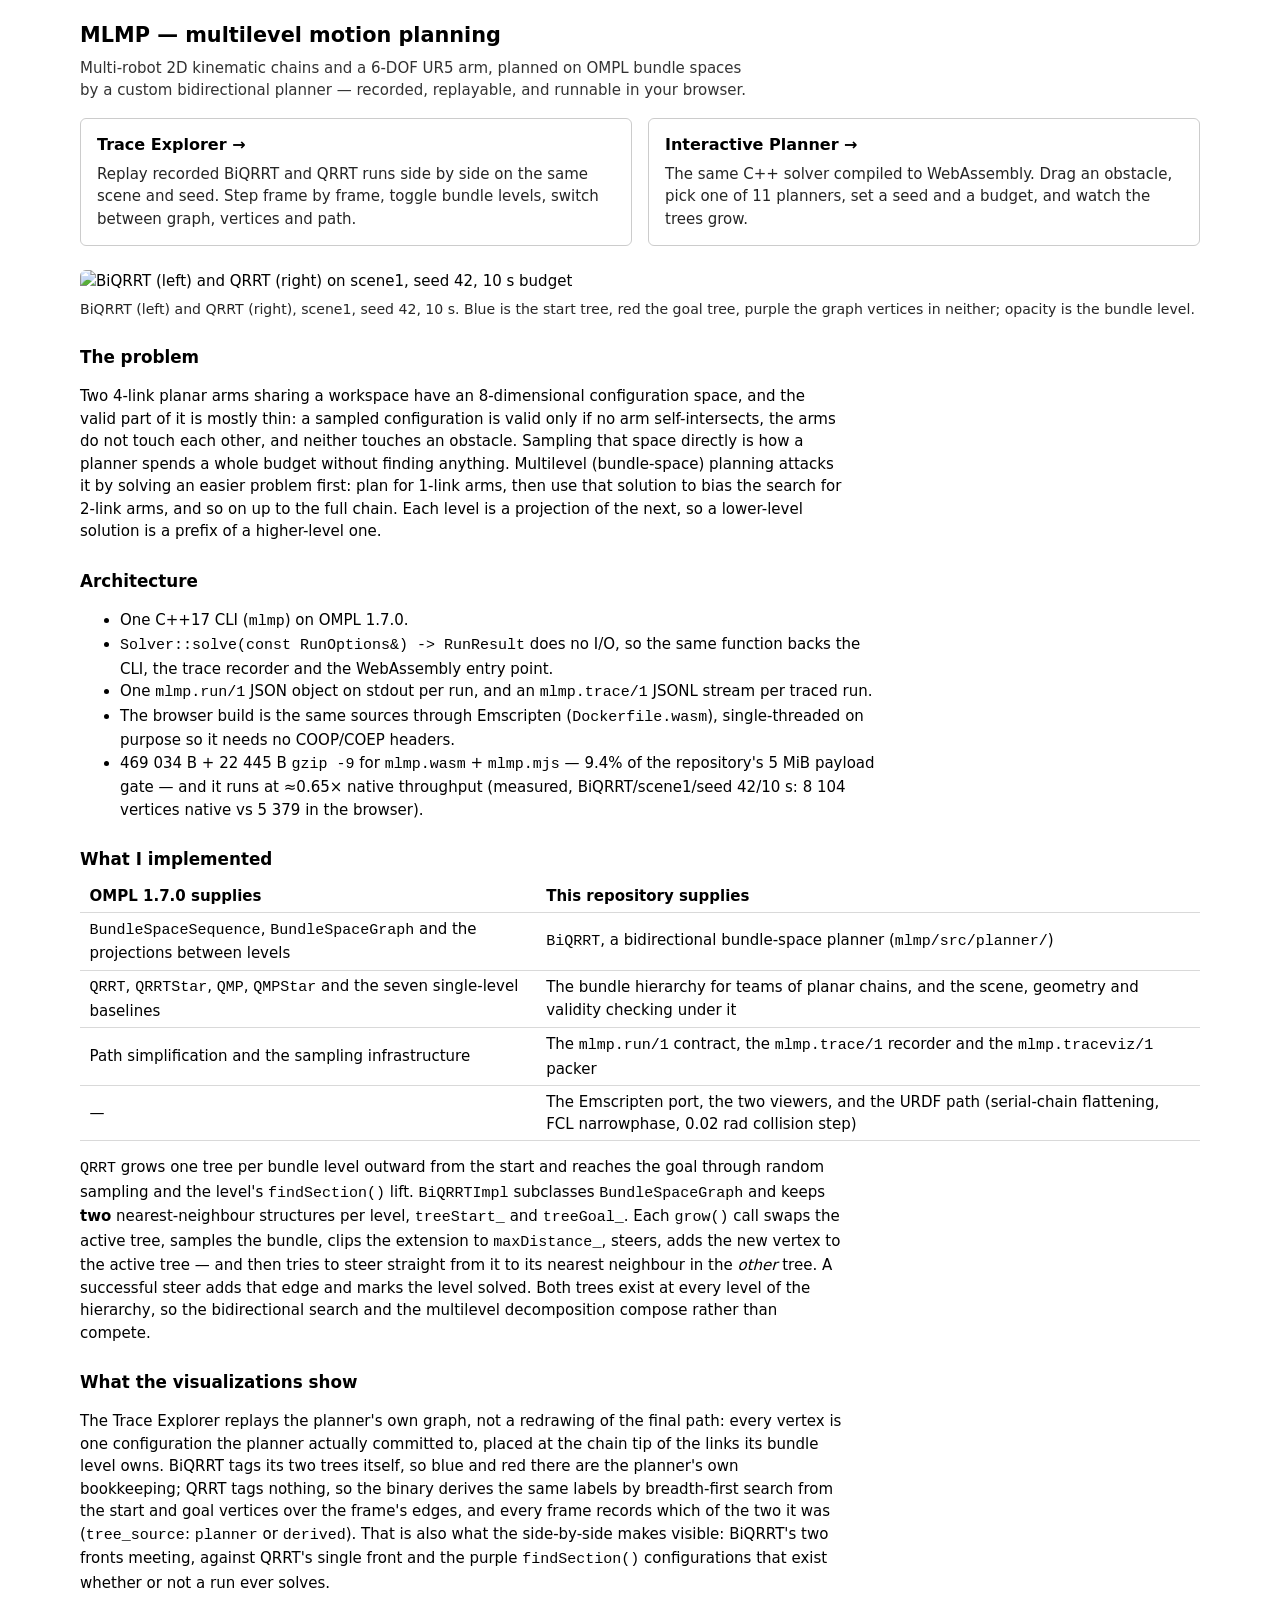
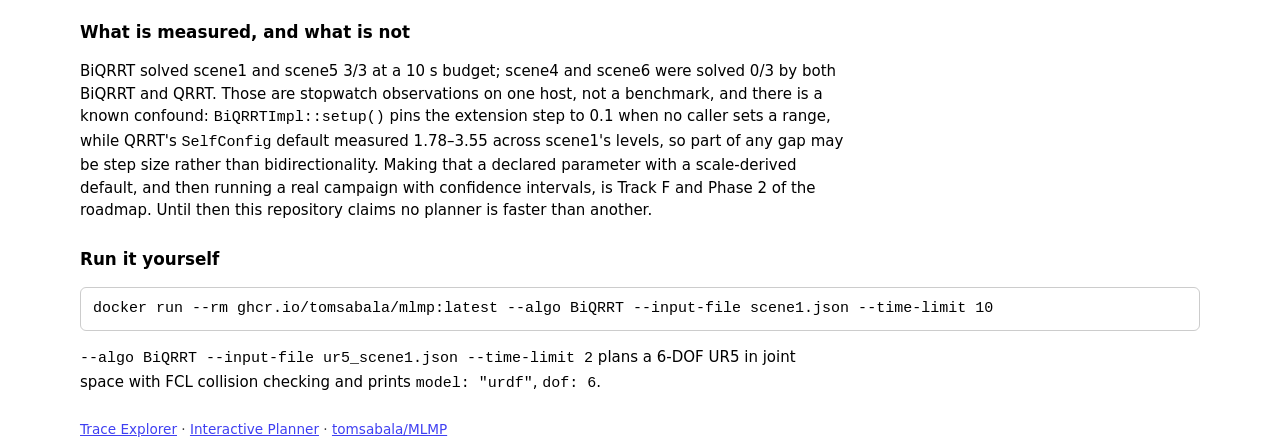
==== site/index.html @ 81acc3fd "Host the two browser surfaces as an app image, drop GitHub Pages GitHub Pages never published: the r" ====
<!DOCTYPE html>
<html lang="en">
<head>
<meta charset="utf-8">
<meta name="viewport" content="width=device-width, initial-scale=1">
<title>MLMP — multilevel motion planning</title>
<meta name="description" content="Multi-robot 2D kinematic chains and a 6-DOF UR5 arm, planned on OMPL bundle spaces by a custom bidirectional planner — recorded, replayable, and runnable in your browser.">
<link rel="stylesheet" href="overview.css">
</head>
<body>
<header>
  <h1>MLMP — multilevel motion planning</h1>
  <p>Multi-robot 2D kinematic chains and a 6-DOF UR5 arm, planned on OMPL bundle spaces by a
     custom bidirectional planner — recorded, replayable, and runnable in your browser.</p>
</header>

<section class="demos">
  <a href="explorer/">
    <h3>Trace Explorer →</h3>
    <p>Replay recorded BiQRRT and QRRT runs side by side on the same scene and seed. Step frame
       by frame, toggle bundle levels, switch between graph, vertices and path.</p>
  </a>
  <a href="live/">
    <h3>Interactive Planner →</h3>
    <p>The same C++ solver compiled to WebAssembly. Drag an obstacle, pick one of 11 planners,
       set a seed and a budget, and watch the trees grow.</p>
  </a>
</section>

<figure>
  <img class="hero" src="explorer/biqrrt-vs-qrrt.gif"
       alt="BiQRRT (left) and QRRT (right) on scene1, seed 42, 10 s budget">
  <figcaption>BiQRRT (left) and QRRT (right), scene1, seed 42, 10 s. Blue is the start tree,
     red the goal tree, purple the graph vertices in neither; opacity is the bundle level.</figcaption>
</figure>

<h2>The problem</h2>
<p>Two 4-link planar arms sharing a workspace have an 8-dimensional configuration space, and the
   valid part of it is mostly thin: a sampled configuration is valid only if no arm
   self-intersects, the arms do not touch each other, and neither touches an obstacle. Sampling
   that space directly is how a planner spends a whole budget without finding anything.
   Multilevel (bundle-space) planning attacks it by solving an easier problem first: plan for
   1-link arms, then use that solution to bias the search for 2-link arms, and so on up to the
   full chain. Each level is a projection of the next, so a lower-level solution is a prefix of
   a higher-level one.</p>

<h2>Architecture</h2>
<ul>
  <li>One C++17 CLI (<code>mlmp</code>) on OMPL 1.7.0.</li>
  <li><code>Solver::solve(const RunOptions&amp;) -&gt; RunResult</code> does no I/O, so the same
      function backs the CLI, the trace recorder and the WebAssembly entry point.</li>
  <li>One <code>mlmp.run/1</code> JSON object on stdout per run, and an
      <code>mlmp.trace/1</code> JSONL stream per traced run.</li>
  <li>The browser build is the same sources through Emscripten
      (<code>Dockerfile.wasm</code>), single-threaded on purpose so it needs no COOP/COEP
      headers.</li>
  <li>469&nbsp;034&nbsp;B + 22&nbsp;445&nbsp;B <code>gzip -9</code> for
      <code>mlmp.wasm</code> + <code>mlmp.mjs</code> — 9.4% of the repository's 5&nbsp;MiB
      payload gate — and it runs at ≈0.65× native throughput (measured,
      BiQRRT/scene1/seed&nbsp;42/10&nbsp;s: 8&nbsp;104 vertices native vs 5&nbsp;379 in the
      browser).</li>
</ul>

<h2>What I implemented</h2>
<table>
  <thead>
    <tr><th>OMPL 1.7.0 supplies</th><th>This repository supplies</th></tr>
  </thead>
  <tbody>
    <tr>
      <td><code>BundleSpaceSequence</code>, <code>BundleSpaceGraph</code> and the projections
          between levels</td>
      <td><code>BiQRRT</code>, a bidirectional bundle-space planner
          (<code>mlmp/src/planner/</code>)</td>
    </tr>
    <tr>
      <td><code>QRRT</code>, <code>QRRTStar</code>, <code>QMP</code>, <code>QMPStar</code> and
          the seven single-level baselines</td>
      <td>The bundle hierarchy for teams of planar chains, and the scene, geometry and validity
          checking under it</td>
    </tr>
    <tr>
      <td>Path simplification and the sampling infrastructure</td>
      <td>The <code>mlmp.run/1</code> contract, the <code>mlmp.trace/1</code> recorder and the
          <code>mlmp.traceviz/1</code> packer</td>
    </tr>
    <tr>
      <td>—</td>
      <td>The Emscripten port, the two viewers, and the URDF path (serial-chain flattening, FCL
          narrowphase, 0.02 rad collision step)</td>
    </tr>
  </tbody>
</table>

<p><code>QRRT</code> grows one tree per bundle level outward from the start and reaches the goal
   through random sampling and the level's <code>findSection()</code> lift.
   <code>BiQRRTImpl</code> subclasses <code>BundleSpaceGraph</code> and keeps <strong>two</strong>
   nearest-neighbour structures per level, <code>treeStart_</code> and <code>treeGoal_</code>.
   Each <code>grow()</code> call swaps the active tree, samples the bundle, clips the extension
   to <code>maxDistance_</code>, steers, adds the new vertex to the active tree — and then tries
   to steer straight from it to its nearest neighbour in the <em>other</em> tree. A successful
   steer adds that edge and marks the level solved. Both trees exist at every level of the
   hierarchy, so the bidirectional search and the multilevel decomposition compose rather than
   compete.</p>

<h2>What the visualizations show</h2>
<p>The Trace Explorer replays the planner's own graph, not a redrawing of the final path: every
   vertex is one configuration the planner actually committed to, placed at the chain tip of the
   links its bundle level owns. BiQRRT tags its two trees itself, so blue and red there are the
   planner's own bookkeeping; QRRT tags nothing, so the binary derives the same labels by
   breadth-first search from the start and goal vertices over the frame's edges, and every frame
   records which of the two it was (<code>tree_source</code>: <code>planner</code> or
   <code>derived</code>). That is also what the side-by-side makes visible: BiQRRT's two fronts
   meeting, against QRRT's single front and the purple <code>findSection()</code> configurations
   that exist whether or not a run ever solves.</p>

<h2>What is measured, and what is not</h2>
<p>BiQRRT solved scene1 and scene5 3/3 at a 10 s budget; scene4 and scene6 were solved 0/3 by
   both BiQRRT and QRRT. Those are stopwatch observations on one host, not a benchmark, and
   there is a known confound: <code>BiQRRTImpl::setup()</code> pins the extension step to 0.1
   when no caller sets a range, while QRRT's <code>SelfConfig</code> default measured 1.78–3.55
   across scene1's levels, so part of any gap may be step size rather than bidirectionality.
   Making that a declared parameter with a scale-derived default, and then running a real
   campaign with confidence intervals, is Track F and Phase 2 of the roadmap. Until then this
   repository claims no planner is faster than another.</p>

<h2>Run it yourself</h2>
<pre><code>docker run --rm ghcr.io/tomsabala/mlmp:latest --algo BiQRRT --input-file scene1.json --time-limit 10</code></pre>
<p><code>--algo BiQRRT --input-file ur5_scene1.json --time-limit 2</code> plans a 6-DOF UR5 in
   joint space with FCL collision checking and prints <code>model: "urdf"</code>,
   <code>dof: 6</code>.</p>

<footer>
  <p><a href="explorer/">Trace Explorer</a> · <a href="live/">Interactive Planner</a> ·
     <a href="https://github.com/tomsabala/MLMP">tomsabala/MLMP</a></p>
</footer>
</body>
</html>
---- site/overview.css ----
/* The typographic base is docs/style.css verbatim — the overview, the trace player and the
 * playground are three pages of one site, so they share a body measure and a type ramp.
 * Everything below the base is what this page alone needs: the two demo cards, the hero
 * image and a plain table. No font import and no script: this file is the whole design. */

:root { color-scheme: light dark; }

body {
  margin: 0 auto;
  padding: 1.25rem;
  max-width: 1120px;
  font: 15px/1.5 system-ui, -apple-system, Segoe UI, sans-serif;
}

h1 { font-size: 1.3rem; margin: 0 0 .35rem; }
h2 { font-size: 1.05rem; margin: 1.6rem 0 .5rem; }
header p { margin: 0 0 1rem; max-width: 70ch; opacity: .8; }
p, li { max-width: 80ch; }

.demos {
  display: grid;
  grid-template-columns: repeat(auto-fit, minmax(300px, 1fr));
  gap: 1rem;
  margin: 1rem 0 1.5rem;
}

/* The whole card is the link, so the hit area matches what it looks like. */
.demos a {
  display: block;
  border: 1px solid rgba(128, 128, 128, .4);
  border-radius: 6px;
  padding: .9rem 1rem;
  text-decoration: none;
  color: inherit;
}

.demos a:hover, .demos a:focus-visible { border-color: rgba(128, 128, 128, .9); }
.demos h3 { margin: 0 0 .35rem; font-size: 1rem; }
.demos p { margin: 0; opacity: .85; }

img.hero { width: 100%; height: auto; border-radius: 6px; }
figure { margin: 0; }
figcaption { margin-top: .4rem; font-size: .88rem; opacity: .85; }

table { border-collapse: collapse; margin: .5rem 0; }
th, td {
  text-align: left;
  padding: .3rem .6rem;
  border-bottom: 1px solid rgba(128, 128, 128, .3);
}

pre {
  overflow-x: auto;
  padding: .6rem .75rem;
  border: 1px solid rgba(128, 128, 128, .4);
  border-radius: 6px;
}

footer { margin-top: 1.5rem; font-size: .85rem; opacity: .75; }
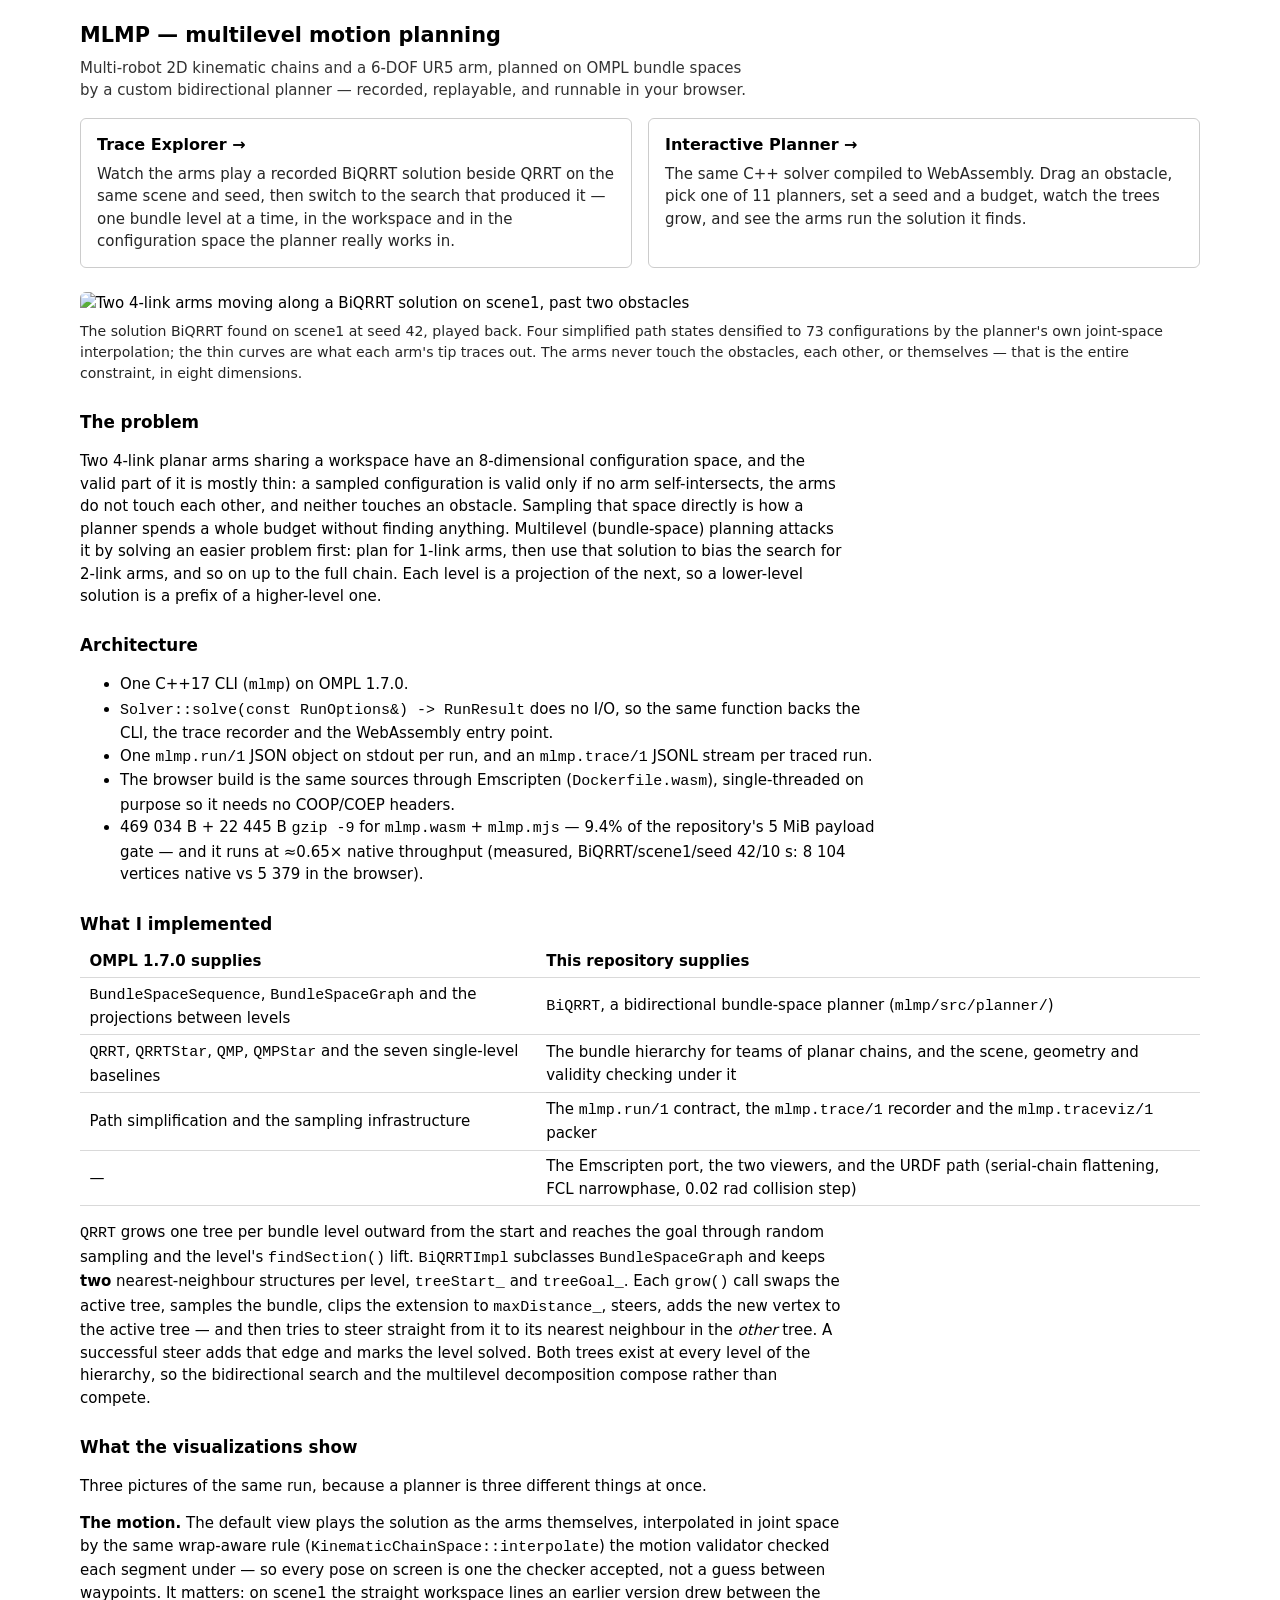
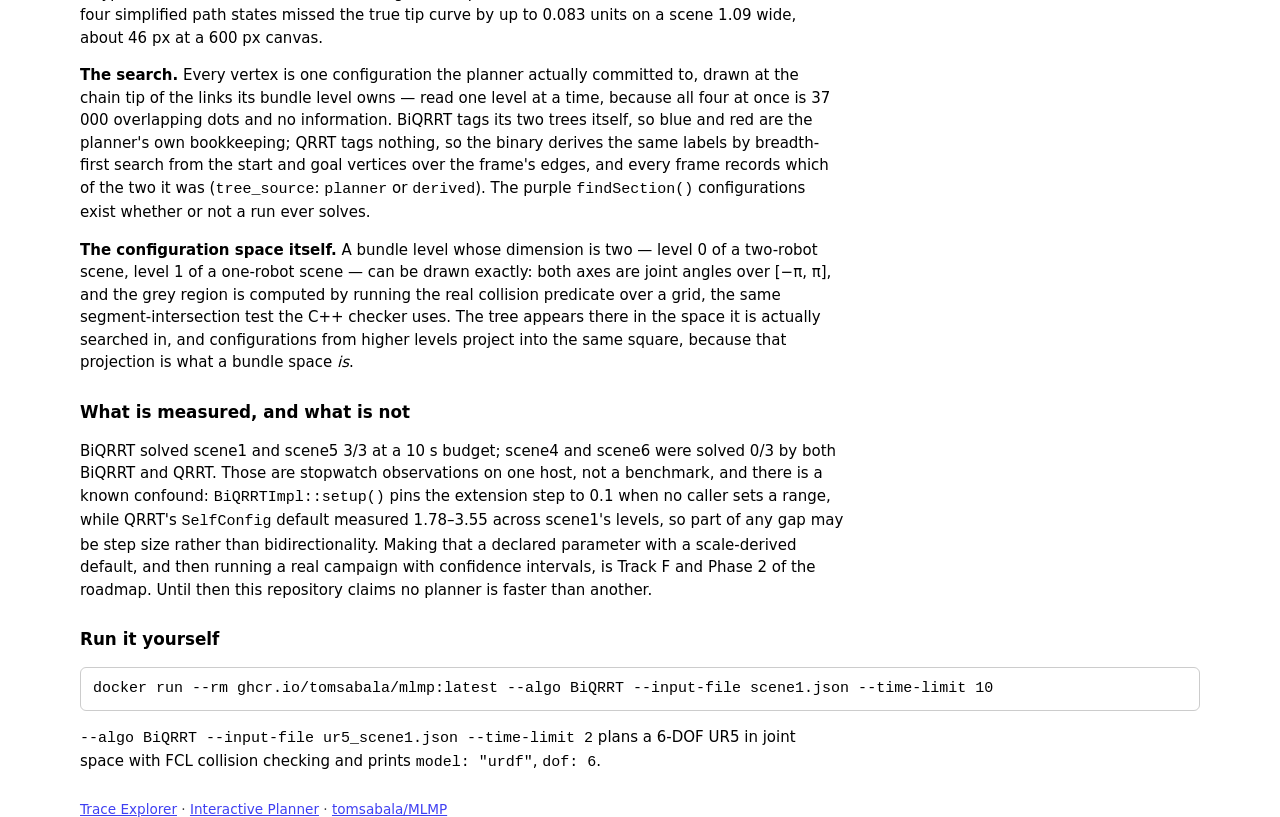
==== commit 6a37dd64: "Show the robot, not the point cloud Both browser surfaces drew the same thing: every graph vertex of" ====
--- a/site/index.html
+++ b/site/index.html
@@ -17,21 +17,25 @@
 <section class="demos">
   <a href="explorer/">
     <h3>Trace Explorer →</h3>
-    <p>Replay recorded BiQRRT and QRRT runs side by side on the same scene and seed. Step frame
-       by frame, toggle bundle levels, switch between graph, vertices and path.</p>
+    <p>Watch the arms play a recorded BiQRRT solution beside QRRT on the same scene and seed,
+       then switch to the search that produced it — one bundle level at a time, in the workspace
+       and in the configuration space the planner really works in.</p>
   </a>
   <a href="live/">
     <h3>Interactive Planner →</h3>
     <p>The same C++ solver compiled to WebAssembly. Drag an obstacle, pick one of 11 planners,
-       set a seed and a budget, and watch the trees grow.</p>
+       set a seed and a budget, watch the trees grow, and see the arms run the solution it
+       finds.</p>
   </a>
 </section>
 
 <figure>
-  <img class="hero" src="explorer/biqrrt-vs-qrrt.gif"
-       alt="BiQRRT (left) and QRRT (right) on scene1, seed 42, 10 s budget">
-  <figcaption>BiQRRT (left) and QRRT (right), scene1, seed 42, 10 s. Blue is the start tree,
-     red the goal tree, purple the graph vertices in neither; opacity is the bundle level.</figcaption>
+  <img class="hero" src="explorer/solution-motion.gif"
+       alt="Two 4-link arms moving along a BiQRRT solution on scene1, past two obstacles">
+  <figcaption>The solution BiQRRT found on scene1 at seed 42, played back. Four simplified path
+     states densified to 73 configurations by the planner's own joint-space interpolation; the
+     thin curves are what each arm's tip traces out. The arms never touch the obstacles, each
+     other, or themselves — that is the entire constraint, in eight dimensions.</figcaption>
 </figure>
 
 <h2>The problem</h2>
@@ -104,15 +108,28 @@
    compete.</p>
 
 <h2>What the visualizations show</h2>
-<p>The Trace Explorer replays the planner's own graph, not a redrawing of the final path: every
-   vertex is one configuration the planner actually committed to, placed at the chain tip of the
-   links its bundle level owns. BiQRRT tags its two trees itself, so blue and red there are the
-   planner's own bookkeeping; QRRT tags nothing, so the binary derives the same labels by
-   breadth-first search from the start and goal vertices over the frame's edges, and every frame
-   records which of the two it was (<code>tree_source</code>: <code>planner</code> or
-   <code>derived</code>). That is also what the side-by-side makes visible: BiQRRT's two fronts
-   meeting, against QRRT's single front and the purple <code>findSection()</code> configurations
-   that exist whether or not a run ever solves.</p>
+<p>Three pictures of the same run, because a planner is three different things at once.</p>
+<p><strong>The motion.</strong> The default view plays the solution as the arms themselves,
+   interpolated in joint space by the same wrap-aware rule
+   (<code>KinematicChainSpace::interpolate</code>) the motion validator checked each segment
+   under — so every pose on screen is one the checker accepted, not a guess between waypoints.
+   It matters: on scene1 the straight workspace lines an earlier version drew between the four
+   simplified path states missed the true tip curve by up to 0.083 units on a scene 1.09 wide,
+   about 46 px at a 600 px canvas.</p>
+<p><strong>The search.</strong> Every vertex is one configuration the planner actually committed
+   to, drawn at the chain tip of the links its bundle level owns — read one level at a time,
+   because all four at once is 37 000 overlapping dots and no information. BiQRRT tags its two
+   trees itself, so blue and red are the planner's own bookkeeping; QRRT tags nothing, so the
+   binary derives the same labels by breadth-first search from the start and goal vertices over
+   the frame's edges, and every frame records which of the two it was
+   (<code>tree_source</code>: <code>planner</code> or <code>derived</code>). The purple
+   <code>findSection()</code> configurations exist whether or not a run ever solves.</p>
+<p><strong>The configuration space itself.</strong> A bundle level whose dimension is two — level
+   0 of a two-robot scene, level 1 of a one-robot scene — can be drawn exactly: both axes are
+   joint angles over [−π, π], and the grey region is computed by running the real collision
+   predicate over a grid, the same segment-intersection test the C++ checker uses. The tree
+   appears there in the space it is actually searched in, and configurations from higher levels
+   project into the same square, because that projection is what a bundle space <em>is</em>.</p>
 
 <h2>What is measured, and what is not</h2>
 <p>BiQRRT solved scene1 and scene5 3/3 at a 10 s budget; scene4 and scene6 were solved 0/3 by
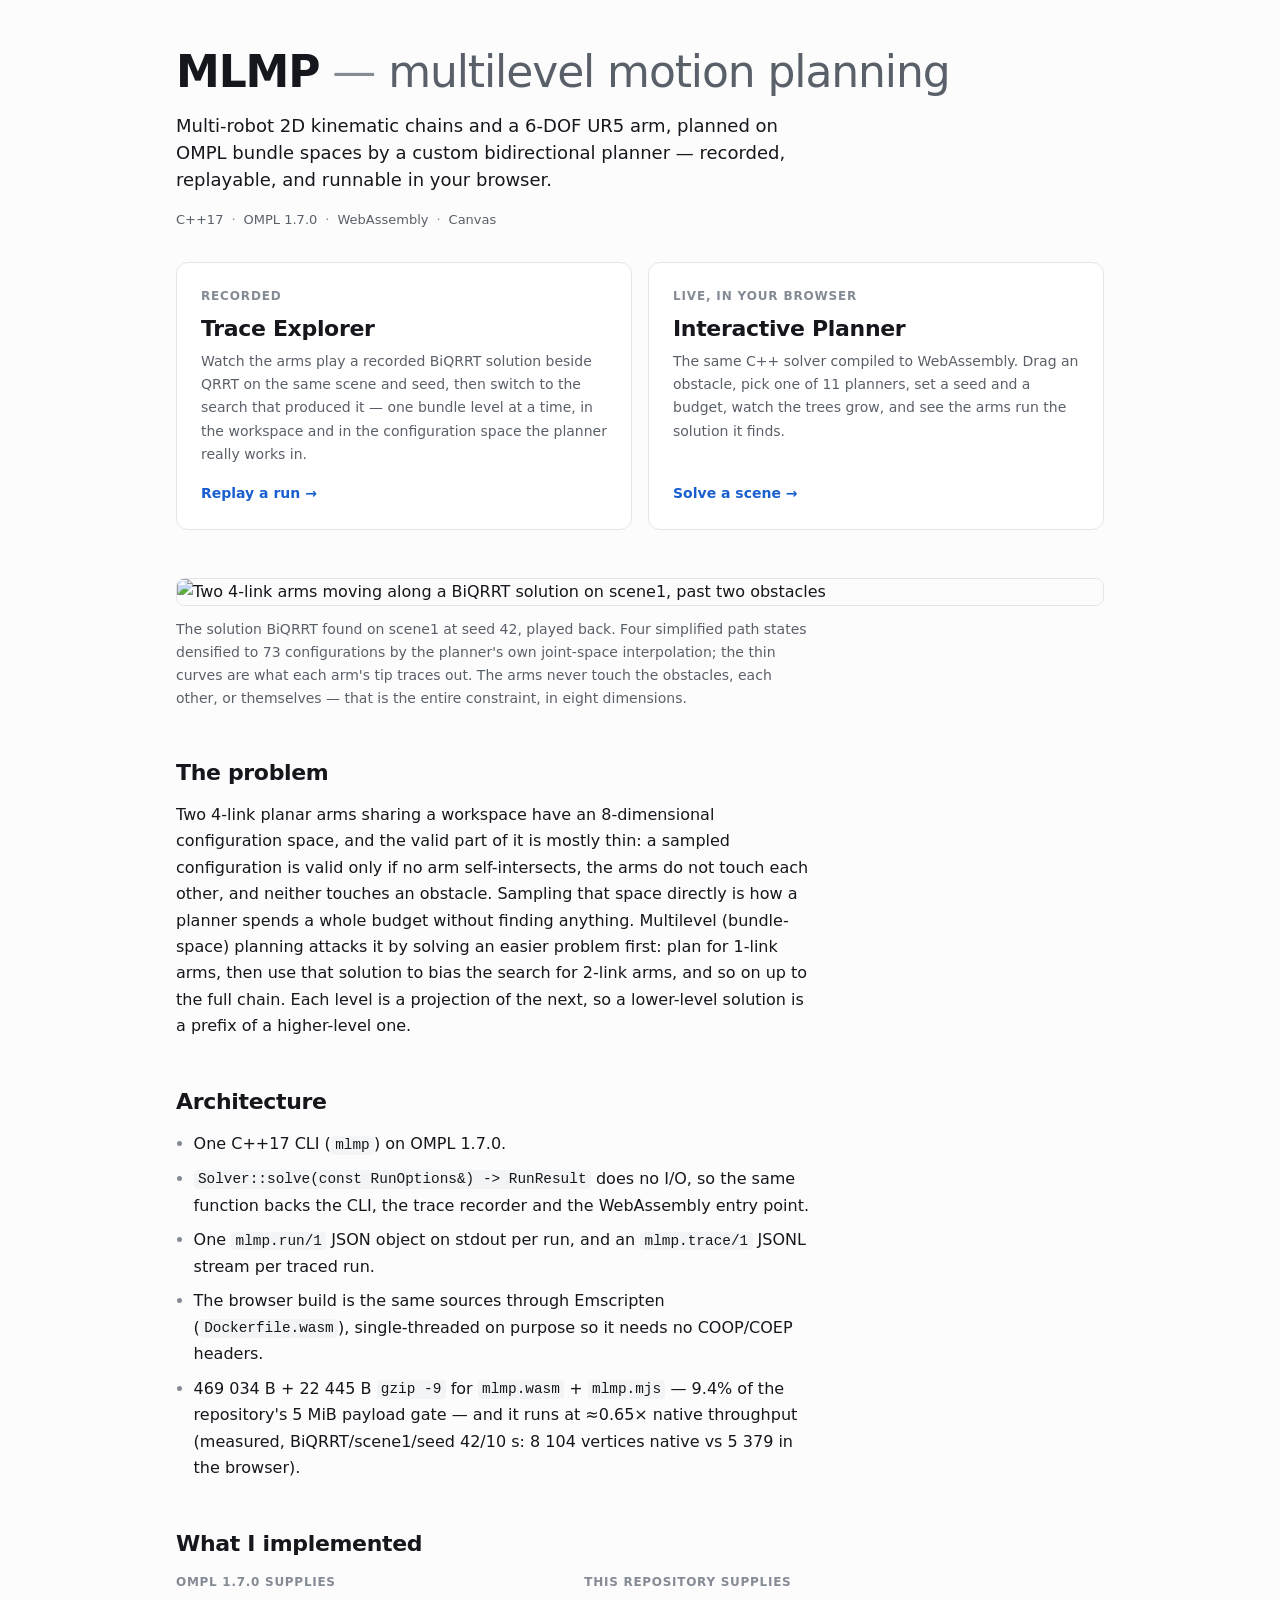
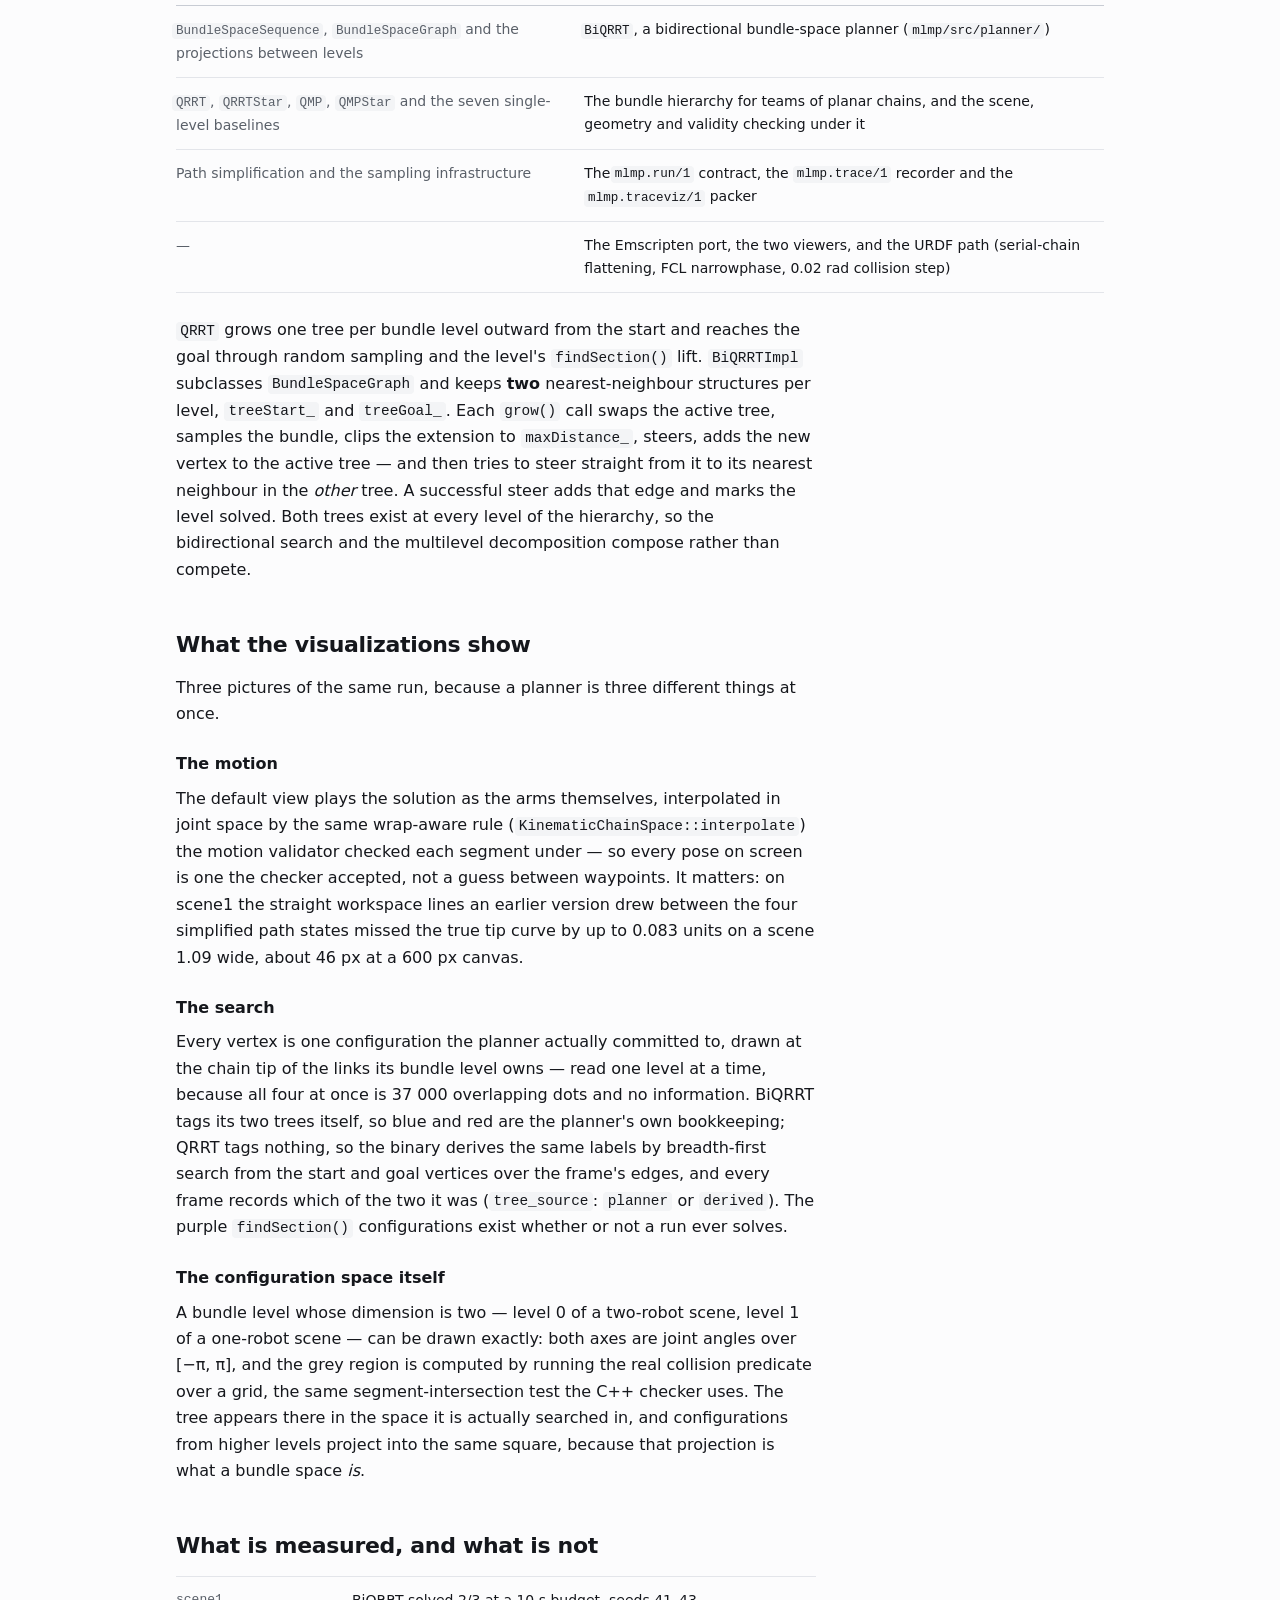
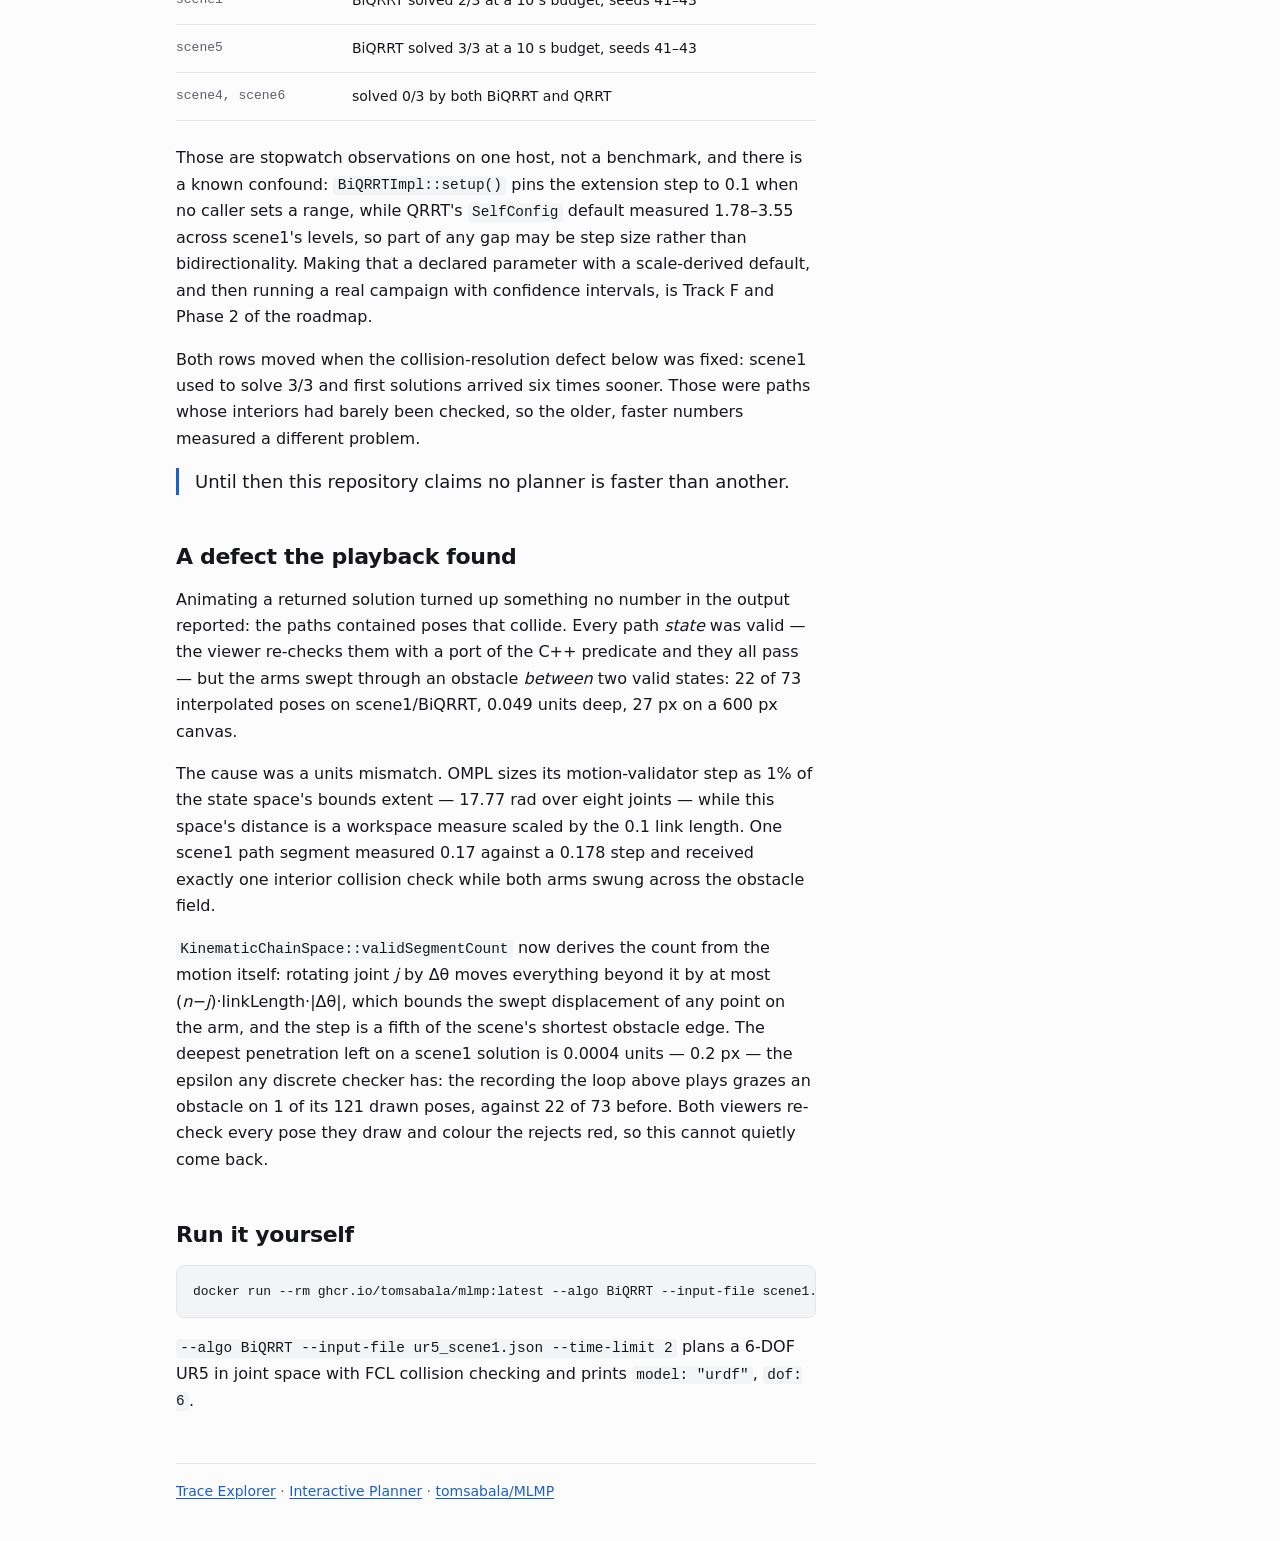
==== commit 09c158e6: "Fix planar collision resolution; modernise the three pages The playback added in the previous commit" ====
--- a/site/index.html
+++ b/site/index.html
@@ -8,29 +8,37 @@
 <link rel="stylesheet" href="overview.css">
 </head>
 <body>
-<header>
-  <h1>MLMP — multilevel motion planning</h1>
-  <p>Multi-robot 2D kinematic chains and a 6-DOF UR5 arm, planned on OMPL bundle spaces by a
-     custom bidirectional planner — recorded, replayable, and runnable in your browser.</p>
+<header class="masthead">
+  <h1>MLMP<span class="sep"> — </span><span class="sub">multilevel motion planning</span></h1>
+  <p class="lede">Multi-robot 2D kinematic chains and a 6-DOF UR5 arm, planned on OMPL bundle
+     spaces by a custom bidirectional planner — recorded, replayable, and runnable in your
+     browser.</p>
+  <p class="meta">
+    <span>C++17</span><span>OMPL 1.7.0</span><span>WebAssembly</span><span>Canvas</span>
+  </p>
 </header>
 
-<section class="demos">
+<nav class="demos" aria-label="Demos">
   <a href="explorer/">
-    <h3>Trace Explorer →</h3>
+    <span class="kind">Recorded</span>
+    <h2>Trace Explorer</h2>
     <p>Watch the arms play a recorded BiQRRT solution beside QRRT on the same scene and seed,
        then switch to the search that produced it — one bundle level at a time, in the workspace
        and in the configuration space the planner really works in.</p>
+    <span class="go">Replay a run</span>
   </a>
   <a href="live/">
-    <h3>Interactive Planner →</h3>
+    <span class="kind">Live, in your browser</span>
+    <h2>Interactive Planner</h2>
     <p>The same C++ solver compiled to WebAssembly. Drag an obstacle, pick one of 11 planners,
        set a seed and a budget, watch the trees grow, and see the arms run the solution it
        finds.</p>
+    <span class="go">Solve a scene</span>
   </a>
-</section>
-
-<figure>
-  <img class="hero" src="explorer/solution-motion.gif"
+</nav>
+
+<figure class="hero">
+  <img src="explorer/solution-motion.gif"
        alt="Two 4-link arms moving along a BiQRRT solution on scene1, past two obstacles">
   <figcaption>The solution BiQRRT found on scene1 at seed 42, played back. Four simplified path
      states densified to 73 configurations by the planner's own joint-space interpolation; the
@@ -38,114 +46,170 @@
      other, or themselves — that is the entire constraint, in eight dimensions.</figcaption>
 </figure>
 
-<h2>The problem</h2>
-<p>Two 4-link planar arms sharing a workspace have an 8-dimensional configuration space, and the
-   valid part of it is mostly thin: a sampled configuration is valid only if no arm
-   self-intersects, the arms do not touch each other, and neither touches an obstacle. Sampling
-   that space directly is how a planner spends a whole budget without finding anything.
-   Multilevel (bundle-space) planning attacks it by solving an easier problem first: plan for
-   1-link arms, then use that solution to bias the search for 2-link arms, and so on up to the
-   full chain. Each level is a projection of the next, so a lower-level solution is a prefix of
-   a higher-level one.</p>
-
-<h2>Architecture</h2>
-<ul>
-  <li>One C++17 CLI (<code>mlmp</code>) on OMPL 1.7.0.</li>
-  <li><code>Solver::solve(const RunOptions&amp;) -&gt; RunResult</code> does no I/O, so the same
-      function backs the CLI, the trace recorder and the WebAssembly entry point.</li>
-  <li>One <code>mlmp.run/1</code> JSON object on stdout per run, and an
-      <code>mlmp.trace/1</code> JSONL stream per traced run.</li>
-  <li>The browser build is the same sources through Emscripten
-      (<code>Dockerfile.wasm</code>), single-threaded on purpose so it needs no COOP/COEP
-      headers.</li>
-  <li>469&nbsp;034&nbsp;B + 22&nbsp;445&nbsp;B <code>gzip -9</code> for
-      <code>mlmp.wasm</code> + <code>mlmp.mjs</code> — 9.4% of the repository's 5&nbsp;MiB
-      payload gate — and it runs at ≈0.65× native throughput (measured,
-      BiQRRT/scene1/seed&nbsp;42/10&nbsp;s: 8&nbsp;104 vertices native vs 5&nbsp;379 in the
-      browser).</li>
-</ul>
-
-<h2>What I implemented</h2>
-<table>
-  <thead>
-    <tr><th>OMPL 1.7.0 supplies</th><th>This repository supplies</th></tr>
-  </thead>
-  <tbody>
-    <tr>
-      <td><code>BundleSpaceSequence</code>, <code>BundleSpaceGraph</code> and the projections
-          between levels</td>
-      <td><code>BiQRRT</code>, a bidirectional bundle-space planner
-          (<code>mlmp/src/planner/</code>)</td>
-    </tr>
-    <tr>
-      <td><code>QRRT</code>, <code>QRRTStar</code>, <code>QMP</code>, <code>QMPStar</code> and
-          the seven single-level baselines</td>
-      <td>The bundle hierarchy for teams of planar chains, and the scene, geometry and validity
-          checking under it</td>
-    </tr>
-    <tr>
-      <td>Path simplification and the sampling infrastructure</td>
-      <td>The <code>mlmp.run/1</code> contract, the <code>mlmp.trace/1</code> recorder and the
-          <code>mlmp.traceviz/1</code> packer</td>
-    </tr>
-    <tr>
-      <td>—</td>
-      <td>The Emscripten port, the two viewers, and the URDF path (serial-chain flattening, FCL
-          narrowphase, 0.02 rad collision step)</td>
-    </tr>
-  </tbody>
-</table>
-
-<p><code>QRRT</code> grows one tree per bundle level outward from the start and reaches the goal
-   through random sampling and the level's <code>findSection()</code> lift.
-   <code>BiQRRTImpl</code> subclasses <code>BundleSpaceGraph</code> and keeps <strong>two</strong>
-   nearest-neighbour structures per level, <code>treeStart_</code> and <code>treeGoal_</code>.
-   Each <code>grow()</code> call swaps the active tree, samples the bundle, clips the extension
-   to <code>maxDistance_</code>, steers, adds the new vertex to the active tree — and then tries
-   to steer straight from it to its nearest neighbour in the <em>other</em> tree. A successful
-   steer adds that edge and marks the level solved. Both trees exist at every level of the
-   hierarchy, so the bidirectional search and the multilevel decomposition compose rather than
-   compete.</p>
-
-<h2>What the visualizations show</h2>
-<p>Three pictures of the same run, because a planner is three different things at once.</p>
-<p><strong>The motion.</strong> The default view plays the solution as the arms themselves,
-   interpolated in joint space by the same wrap-aware rule
-   (<code>KinematicChainSpace::interpolate</code>) the motion validator checked each segment
-   under — so every pose on screen is one the checker accepted, not a guess between waypoints.
-   It matters: on scene1 the straight workspace lines an earlier version drew between the four
-   simplified path states missed the true tip curve by up to 0.083 units on a scene 1.09 wide,
-   about 46 px at a 600 px canvas.</p>
-<p><strong>The search.</strong> Every vertex is one configuration the planner actually committed
-   to, drawn at the chain tip of the links its bundle level owns — read one level at a time,
-   because all four at once is 37 000 overlapping dots and no information. BiQRRT tags its two
-   trees itself, so blue and red are the planner's own bookkeeping; QRRT tags nothing, so the
-   binary derives the same labels by breadth-first search from the start and goal vertices over
-   the frame's edges, and every frame records which of the two it was
-   (<code>tree_source</code>: <code>planner</code> or <code>derived</code>). The purple
-   <code>findSection()</code> configurations exist whether or not a run ever solves.</p>
-<p><strong>The configuration space itself.</strong> A bundle level whose dimension is two — level
-   0 of a two-robot scene, level 1 of a one-robot scene — can be drawn exactly: both axes are
-   joint angles over [−π, π], and the grey region is computed by running the real collision
-   predicate over a grid, the same segment-intersection test the C++ checker uses. The tree
-   appears there in the space it is actually searched in, and configurations from higher levels
-   project into the same square, because that projection is what a bundle space <em>is</em>.</p>
-
-<h2>What is measured, and what is not</h2>
-<p>BiQRRT solved scene1 and scene5 3/3 at a 10 s budget; scene4 and scene6 were solved 0/3 by
-   both BiQRRT and QRRT. Those are stopwatch observations on one host, not a benchmark, and
-   there is a known confound: <code>BiQRRTImpl::setup()</code> pins the extension step to 0.1
-   when no caller sets a range, while QRRT's <code>SelfConfig</code> default measured 1.78–3.55
-   across scene1's levels, so part of any gap may be step size rather than bidirectionality.
-   Making that a declared parameter with a scale-derived default, and then running a real
-   campaign with confidence intervals, is Track F and Phase 2 of the roadmap. Until then this
-   repository claims no planner is faster than another.</p>
-
-<h2>Run it yourself</h2>
-<pre><code>docker run --rm ghcr.io/tomsabala/mlmp:latest --algo BiQRRT --input-file scene1.json --time-limit 10</code></pre>
-<p><code>--algo BiQRRT --input-file ur5_scene1.json --time-limit 2</code> plans a 6-DOF UR5 in
-   joint space with FCL collision checking and prints <code>model: "urdf"</code>,
-   <code>dof: 6</code>.</p>
+<section>
+  <h2>The problem</h2>
+  <p>Two 4-link planar arms sharing a workspace have an 8-dimensional configuration space, and the
+     valid part of it is mostly thin: a sampled configuration is valid only if no arm
+     self-intersects, the arms do not touch each other, and neither touches an obstacle. Sampling
+     that space directly is how a planner spends a whole budget without finding anything.
+     Multilevel (bundle-space) planning attacks it by solving an easier problem first: plan for
+     1-link arms, then use that solution to bias the search for 2-link arms, and so on up to the
+     full chain. Each level is a projection of the next, so a lower-level solution is a prefix of
+     a higher-level one.</p>
+</section>
+
+<section>
+  <h2>Architecture</h2>
+  <ul class="specs">
+    <li>One C++17 CLI (<code>mlmp</code>) on OMPL 1.7.0.</li>
+    <li><code>Solver::solve(const RunOptions&amp;) -&gt; RunResult</code> does no I/O, so the same
+        function backs the CLI, the trace recorder and the WebAssembly entry point.</li>
+    <li>One <code>mlmp.run/1</code> JSON object on stdout per run, and an
+        <code>mlmp.trace/1</code> JSONL stream per traced run.</li>
+    <li>The browser build is the same sources through Emscripten
+        (<code>Dockerfile.wasm</code>), single-threaded on purpose so it needs no COOP/COEP
+        headers.</li>
+    <li>469&nbsp;034&nbsp;B + 22&nbsp;445&nbsp;B <code>gzip -9</code> for
+        <code>mlmp.wasm</code> + <code>mlmp.mjs</code> — 9.4% of the repository's 5&nbsp;MiB
+        payload gate — and it runs at ≈0.65× native throughput (measured,
+        BiQRRT/scene1/seed&nbsp;42/10&nbsp;s: 8&nbsp;104 vertices native vs 5&nbsp;379 in the
+        browser).</li>
+  </ul>
+</section>
+
+<section class="wide">
+  <h2>What I implemented</h2>
+  <table>
+    <thead>
+      <tr><th>OMPL 1.7.0 supplies</th><th>This repository supplies</th></tr>
+    </thead>
+    <tbody>
+      <tr>
+        <td data-label="OMPL 1.7.0 supplies"><code>BundleSpaceSequence</code>,
+            <code>BundleSpaceGraph</code> and the projections between levels</td>
+        <td data-label="This repository supplies"><code>BiQRRT</code>, a bidirectional
+            bundle-space planner (<code>mlmp/src/planner/</code>)</td>
+      </tr>
+      <tr>
+        <td data-label="OMPL 1.7.0 supplies"><code>QRRT</code>, <code>QRRTStar</code>,
+            <code>QMP</code>, <code>QMPStar</code> and the seven single-level baselines</td>
+        <td data-label="This repository supplies">The bundle hierarchy for teams of planar
+            chains, and the scene, geometry and validity checking under it</td>
+      </tr>
+      <tr>
+        <td data-label="OMPL 1.7.0 supplies">Path simplification and the sampling
+            infrastructure</td>
+        <td data-label="This repository supplies">The <code>mlmp.run/1</code> contract, the
+            <code>mlmp.trace/1</code> recorder and the <code>mlmp.traceviz/1</code> packer</td>
+      </tr>
+      <tr>
+        <td data-label="OMPL 1.7.0 supplies">—</td>
+        <td data-label="This repository supplies">The Emscripten port, the two viewers, and the
+            URDF path (serial-chain flattening, FCL narrowphase, 0.02 rad collision step)</td>
+      </tr>
+    </tbody>
+  </table>
+
+  <p><code>QRRT</code> grows one tree per bundle level outward from the start and reaches the goal
+     through random sampling and the level's <code>findSection()</code> lift.
+     <code>BiQRRTImpl</code> subclasses <code>BundleSpaceGraph</code> and keeps
+     <strong>two</strong> nearest-neighbour structures per level, <code>treeStart_</code> and
+     <code>treeGoal_</code>. Each <code>grow()</code> call swaps the active tree, samples the
+     bundle, clips the extension to <code>maxDistance_</code>, steers, adds the new vertex to the
+     active tree — and then tries to steer straight from it to its nearest neighbour in the
+     <em>other</em> tree. A successful steer adds that edge and marks the level solved. Both trees
+     exist at every level of the hierarchy, so the bidirectional search and the multilevel
+     decomposition compose rather than compete.</p>
+</section>
+
+<section>
+  <h2>What the visualizations show</h2>
+  <p>Three pictures of the same run, because a planner is three different things at once.</p>
+
+  <h3>The motion</h3>
+  <p>The default view plays the solution as the arms themselves, interpolated in joint space by
+     the same wrap-aware rule (<code>KinematicChainSpace::interpolate</code>) the motion validator
+     checked each segment under — so every pose on screen is one the checker accepted, not a guess
+     between waypoints. It matters: on scene1 the straight workspace lines an earlier version drew
+     between the four simplified path states missed the true tip curve by up to 0.083 units on a
+     scene 1.09 wide, about 46 px at a 600 px canvas.</p>
+
+  <h3>The search</h3>
+  <p>Every vertex is one configuration the planner actually committed to, drawn at the chain tip
+     of the links its bundle level owns — read one level at a time, because all four at once is
+     37 000 overlapping dots and no information. BiQRRT tags its two trees itself, so blue and red
+     are the planner's own bookkeeping; QRRT tags nothing, so the binary derives the same labels
+     by breadth-first search from the start and goal vertices over the frame's edges, and every
+     frame records which of the two it was (<code>tree_source</code>: <code>planner</code> or
+     <code>derived</code>). The purple <code>findSection()</code> configurations exist whether or
+     not a run ever solves.</p>
+
+  <h3>The configuration space itself</h3>
+  <p>A bundle level whose dimension is two — level 0 of a two-robot scene, level 1 of a one-robot
+     scene — can be drawn exactly: both axes are joint angles over [−π, π], and the grey region is
+     computed by running the real collision predicate over a grid, the same segment-intersection
+     test the C++ checker uses. The tree appears there in the space it is actually searched in,
+     and configurations from higher levels project into the same square, because that projection
+     is what a bundle space <em>is</em>.</p>
+</section>
+
+<section>
+  <h2>What is measured, and what is not</h2>
+  <ul class="results">
+    <li>
+      <span class="r-k">scene1</span>
+      <span class="r-v">BiQRRT solved 2/3 at a 10 s budget, seeds 41–43</span>
+    </li>
+    <li>
+      <span class="r-k">scene5</span>
+      <span class="r-v">BiQRRT solved 3/3 at a 10 s budget, seeds 41–43</span>
+    </li>
+    <li>
+      <span class="r-k">scene4, scene6</span>
+      <span class="r-v">solved 0/3 by both BiQRRT and QRRT</span>
+    </li>
+  </ul>
+  <p>Those are stopwatch observations on one host, not a benchmark, and there is a known confound:
+     <code>BiQRRTImpl::setup()</code> pins the extension step to 0.1 when no caller sets a range,
+     while QRRT's <code>SelfConfig</code> default measured 1.78–3.55 across scene1's levels, so
+     part of any gap may be step size rather than bidirectionality. Making that a declared
+     parameter with a scale-derived default, and then running a real campaign with confidence
+     intervals, is Track F and Phase 2 of the roadmap.</p>
+  <p>Both rows moved when the collision-resolution defect below was fixed: scene1 used to solve
+     3/3 and first solutions arrived six times sooner. Those were paths whose interiors had
+     barely been checked, so the older, faster numbers measured a different problem.</p>
+  <p class="claim">Until then this repository claims no planner is faster than another.</p>
+</section>
+
+<section>
+  <h2>A defect the playback found</h2>
+  <p>Animating a returned solution turned up something no number in the output reported: the
+     paths contained poses that collide. Every path <em>state</em> was valid — the viewer
+     re-checks them with a port of the C++ predicate and they all pass — but the arms swept
+     through an obstacle <em>between</em> two valid states: 22 of 73 interpolated poses on
+     scene1/BiQRRT, 0.049 units deep, 27 px on a 600 px canvas.</p>
+  <p>The cause was a units mismatch. OMPL sizes its motion-validator step as 1% of the state
+     space's bounds extent — 17.77 rad over eight joints — while this space's distance is a
+     workspace measure scaled by the 0.1 link length. One scene1 path segment measured 0.17
+     against a 0.178 step and received exactly one interior collision check while both arms
+     swung across the obstacle field.</p>
+  <p><code>KinematicChainSpace::validSegmentCount</code> now derives the count from the motion
+     itself: rotating joint <em>j</em> by Δθ moves everything beyond it by at most
+     (<em>n</em>−<em>j</em>)·linkLength·|Δθ|, which bounds the swept displacement of any point on
+     the arm, and the step is a fifth of the scene's shortest obstacle edge. The deepest
+     penetration left on a scene1 solution is 0.0004 units — 0.2 px — the epsilon any discrete
+     checker has: the recording the loop above plays grazes an obstacle on 1 of its 121 drawn
+     poses, against 22 of 73 before. Both viewers re-check every pose they draw and colour the
+     rejects red, so this cannot quietly come back.</p>
+</section>
+
+<section>
+  <h2>Run it yourself</h2>
+  <pre><code>docker run --rm ghcr.io/tomsabala/mlmp:latest --algo BiQRRT --input-file scene1.json --time-limit 10</code></pre>
+  <p><code>--algo BiQRRT --input-file ur5_scene1.json --time-limit 2</code> plans a 6-DOF UR5 in
+     joint space with FCL collision checking and prints <code>model: "urdf"</code>,
+     <code>dof: 6</code>.</p>
+</section>
 
 <footer>
   <p><a href="explorer/">Trace Explorer</a> · <a href="live/">Interactive Planner</a> ·
--- a/site/overview.css
+++ b/site/overview.css
@@ -1,59 +1,357 @@
-/* The typographic base is docs/style.css verbatim — the overview, the trace player and the
- * playground are three pages of one site, so they share a body measure and a type ramp.
- * Everything below the base is what this page alone needs: the two demo cards, the hero
- * image and a plain table. No font import and no script: this file is the whole design. */
-
-:root { color-scheme: light dark; }
+/* The overview page's entire design: no framework, no web font, no build step, no script — this
+ * file is it. Everything that varies (type sizes, spacing steps, radii, colours) is a custom
+ * property at :root, so a change lands in one place instead of in the rules below it.
+ *
+ * The same token block opens docs/style.css and web/src/app.css. It is duplicated rather than
+ * @imported because the three pages ship from three directories of one container image
+ * (/a/mlmp/, /a/mlmp/explorer/, /a/mlmp/live/): a shared sheet would cost every page a second
+ * render-blocking request to save forty lines. Type scale, spacing grid, radii and palette are
+ * byte-identical in all three; the width and control tokens are per page, because the overview
+ * has no canvas and no control bar. Change a shared token in one sheet, change it in all three.
+ *
+ * Two width tiers, not one. Prose sits in a 40rem column (~72 characters at this size, the
+ * measure the eye tracks without losing the line); the hero still, the demo cards and the
+ * OMPL-versus-mine table break out to the full 60rem, because a 1100 px GIF and a two-column
+ * table are pictures, not sentences, and clamping them to the text column wastes both. */
+
+:root {
+  color-scheme: light dark;
+
+  /* Type scale: 12 → 44 px. The page's own h1 is fluid between the last two steps. */
+  --fs-1: .75rem;
+  --fs-2: .8125rem;
+  --fs-3: .875rem;
+  --fs-4: 1rem;
+  --fs-5: 1.125rem;
+  --fs-6: 1.375rem;
+  --fs-7: 1.75rem;
+
+  /* Spacing: one 4 px grid, used for every margin, padding and gap on the page. */
+  --s-1: .25rem;
+  --s-2: .5rem;
+  --s-3: .75rem;
+  --s-4: 1rem;
+  --s-5: 1.5rem;
+  --s-6: 2rem;
+  --s-7: 3rem;
+
+  --r-1: 5px;
+  --r-2: 8px;
+  --r-3: 12px;
+
+  --measure: 40rem;
+  --wide: 60rem;
+
+  --bg: light-dark(#fcfcfd, #0e1014);
+  --surface: light-dark(#ffffff, #15181e);
+  --surface-2: light-dark(#f3f4f6, #1c2027);
+  --line: light-dark(#e3e5ea, #272c35);
+  --line-strong: light-dark(#c8ccd4, #3b414c);
+  --fg: light-dark(#15171c, #e6e8ee);
+  --fg-muted: light-dark(#5a6069, #9aa1ac);
+  --fg-faint: light-dark(#858b95, #767d89);
+  --accent: light-dark(#1a5fd0, #6aa8ff);
+  --accent-hover: light-dark(#164ead, #8dbdff);
+  --accent-fg: light-dark(#ffffff, #0e1014);
+
+  --sans: system-ui, -apple-system, "Segoe UI", sans-serif;
+  --mono: ui-monospace, SFMono-Regular, "SF Mono", Menlo, Consolas, monospace;
+}
+
+* { box-sizing: border-box; }
 
 body {
   margin: 0 auto;
-  padding: 1.25rem;
-  max-width: 1120px;
-  font: 15px/1.5 system-ui, -apple-system, Segoe UI, sans-serif;
-}
-
-h1 { font-size: 1.3rem; margin: 0 0 .35rem; }
-h2 { font-size: 1.05rem; margin: 1.6rem 0 .5rem; }
-header p { margin: 0 0 1rem; max-width: 70ch; opacity: .8; }
-p, li { max-width: 80ch; }
+  padding: var(--s-7) var(--s-4) var(--s-7);
+  max-width: var(--wide);
+  background: var(--bg);
+  color: var(--fg);
+  font-family: var(--sans);
+  font-size: var(--fs-4);
+  line-height: 1.65;
+  -webkit-text-size-adjust: 100%;
+}
+
+a {
+  color: var(--accent);
+  text-underline-offset: 2px;
+  text-decoration-thickness: 1px;
+}
+
+a:hover { color: var(--accent-hover); text-decoration-thickness: 2px; }
+
+:focus-visible {
+  outline: 2px solid var(--accent);
+  outline-offset: 3px;
+  border-radius: var(--r-1);
+}
+
+code {
+  font-family: var(--mono);
+  font-size: .9em;
+  overflow-wrap: anywhere;
+  padding: .1em .3em;
+  border-radius: 4px;
+  background: var(--surface-2);
+}
+
+/* The prose tier: a measure-wide column anchored to the page's left edge, with the hero, the
+ * cards and the table breaking out past its right edge. Centring the column instead would
+ * indent every heading 160 px from the pictures above it, which reads as a mistake. */
+section > :is(h2, h3, p, ul, pre) {
+  max-width: var(--measure);
+  margin-inline: 0;
+}
+
+/* --- Masthead: the whole of what this is, above the fold --------------------------------- */
+
+.masthead { margin: 0 0 var(--s-6); }
+.masthead :is(.lede, .meta) { max-width: var(--measure); }
+
+h1 {
+  margin: 0 0 var(--s-4);
+  font-size: clamp(2rem, 1.4rem + 2.2vw, 2.75rem);
+  font-weight: 650;
+  letter-spacing: -.025em;
+  line-height: 1.08;
+}
+
+/* "MLMP — multilevel motion planning" is a name and a definition. Setting the definition
+ * lighter lets the name carry the first glance without a second type size. */
+h1 .sub { font-weight: 400; color: var(--fg-muted); }
+h1 .sep { color: var(--fg-faint); font-weight: 400; }
+
+.lede {
+  margin: 0 0 var(--s-4);
+  font-size: var(--fs-5);
+  line-height: 1.5;
+  color: var(--fg);
+}
+
+.meta {
+  display: flex;
+  flex-wrap: wrap;
+  gap: 0 var(--s-2);
+  margin: 0;
+  font-size: var(--fs-2);
+  color: var(--fg-muted);
+}
+
+.meta span + span::before {
+  content: "·";
+  margin-right: var(--s-2);
+  color: var(--fg-faint);
+}
+
+/* --- Demo cards: the page's primary action, so they get the page's largest clickable area -- */
 
 .demos {
   display: grid;
-  grid-template-columns: repeat(auto-fit, minmax(300px, 1fr));
-  gap: 1rem;
-  margin: 1rem 0 1.5rem;
-}
-
-/* The whole card is the link, so the hit area matches what it looks like. */
+  grid-template-columns: repeat(auto-fit, minmax(17rem, 1fr));
+  gap: var(--s-4);
+  margin: 0 0 var(--s-7);
+}
+
 .demos a {
+  display: grid;
+  grid-template-rows: auto auto 1fr auto;
+  gap: var(--s-2);
+  padding: var(--s-5);
+  border: 1px solid var(--line);
+  border-radius: var(--r-3);
+  background: var(--surface);
+  color: inherit;
+  text-decoration: none;
+  transition: border-color .12s ease, background-color .12s ease;
+}
+
+.demos a:hover, .demos a:focus-visible {
+  border-color: var(--accent);
+  background: var(--surface-2);
+}
+
+.demos .kind {
+  font-size: var(--fs-1);
+  font-weight: 600;
+  letter-spacing: .07em;
+  text-transform: uppercase;
+  color: var(--fg-faint);
+}
+
+.demos h2 {
+  margin: 0;
+  font-size: var(--fs-6);
+  font-weight: 600;
+  letter-spacing: -.015em;
+}
+
+.demos p { margin: 0; font-size: var(--fs-3); color: var(--fg-muted); }
+
+.demos .go {
+  margin-top: var(--s-2);
+  font-size: var(--fs-3);
+  font-weight: 600;
+  color: var(--accent);
+}
+
+.demos .go::after { content: "\00a0→"; }
+
+/* --- Hero: the wide tier, caption back in the measure ------------------------------------ */
+
+.hero { margin: 0 0 var(--s-7); }
+
+.hero img {
   display: block;
-  border: 1px solid rgba(128, 128, 128, .4);
-  border-radius: 6px;
-  padding: .9rem 1rem;
-  text-decoration: none;
-  color: inherit;
-}
-
-.demos a:hover, .demos a:focus-visible { border-color: rgba(128, 128, 128, .9); }
-.demos h3 { margin: 0 0 .35rem; font-size: 1rem; }
-.demos p { margin: 0; opacity: .85; }
-
-img.hero { width: 100%; height: auto; border-radius: 6px; }
-figure { margin: 0; }
-figcaption { margin-top: .4rem; font-size: .88rem; opacity: .85; }
-
-table { border-collapse: collapse; margin: .5rem 0; }
+  width: 100%;
+  height: auto;
+  border: 1px solid var(--line);
+  border-radius: var(--r-2);
+}
+
+.hero figcaption {
+  max-width: var(--measure);
+  margin: var(--s-3) 0 0;
+  font-size: var(--fs-3);
+  color: var(--fg-muted);
+}
+
+/* --- Sections ----------------------------------------------------------------------------- */
+
+section { margin-bottom: var(--s-7); }
+
+h2 {
+  margin: 0 0 var(--s-4);
+  font-size: var(--fs-6);
+  font-weight: 600;
+  letter-spacing: -.015em;
+  line-height: 1.25;
+}
+
+h3 {
+  margin: var(--s-5) 0 var(--s-2);
+  font-size: var(--fs-4);
+  font-weight: 600;
+}
+
+p { margin: 0 0 var(--s-4); }
+
+.specs { margin: 0; padding-left: 1.1rem; }
+.specs li { margin-bottom: var(--s-2); }
+.specs li::marker { color: var(--fg-faint); }
+
+/* --- The OMPL-versus-mine table, wide tier ------------------------------------------------ */
+
+section.wide > table {
+  width: 100%;
+  margin: 0 0 var(--s-5);
+  border-collapse: collapse;
+  font-size: var(--fs-3);
+}
+
 th, td {
   text-align: left;
-  padding: .3rem .6rem;
-  border-bottom: 1px solid rgba(128, 128, 128, .3);
-}
+  vertical-align: top;
+  padding: var(--s-3) var(--s-4) var(--s-3) 0;
+  border-bottom: 1px solid var(--line);
+}
+
+th {
+  padding-top: 0;
+  font-size: var(--fs-1);
+  font-weight: 600;
+  letter-spacing: .06em;
+  text-transform: uppercase;
+  color: var(--fg-faint);
+  border-bottom-color: var(--line-strong);
+}
+
+tbody td:first-child { color: var(--fg-muted); width: 44%; }
+
+/* Inline <code> carries .3em of side padding, so a cell that opens with one sits a few pixels
+ * right of the cells that open with plain text — a visibly crooked left edge down the column. */
+td > code:first-child { margin-left: -.3em; }
+
+/* --- The measured results, read as rows rather than as a sentence ------------------------- */
+
+.results {
+  max-width: var(--measure);
+  margin: 0 0 var(--s-5);
+  padding: 0;
+  list-style: none;
+}
+
+.results li {
+  display: grid;
+  grid-template-columns: 10rem 1fr;
+  gap: var(--s-2) var(--s-4);
+  padding: var(--s-3) 0;
+  border-bottom: 1px solid var(--line);
+}
+
+.results li:first-child { border-top: 1px solid var(--line); }
+.r-k { font-family: var(--mono); font-size: var(--fs-2); color: var(--fg-muted); }
+.r-v { font-size: var(--fs-3); }
+
+/* The one sentence a reader should leave with. It is a claim about what is *not* claimed, so it
+ * gets the page's accent and nothing else — no box, no colour fill. */
+.claim {
+  padding-left: var(--s-4);
+  border-left: 3px solid var(--accent);
+  font-size: var(--fs-5);
+  line-height: 1.5;
+}
+
+/* --- Command block ------------------------------------------------------------------------ */
 
 pre {
+  margin: 0 0 var(--s-4);
+  padding: var(--s-4);
   overflow-x: auto;
-  padding: .6rem .75rem;
-  border: 1px solid rgba(128, 128, 128, .4);
-  border-radius: 6px;
-}
-
-footer { margin-top: 1.5rem; font-size: .85rem; opacity: .75; }
+  border: 1px solid var(--line);
+  border-radius: var(--r-2);
+  background: var(--surface-2);
+  font-size: var(--fs-2);
+  line-height: 1.5;
+}
+
+pre code { padding: 0; background: none; font-size: inherit; }
+
+footer {
+  max-width: var(--measure);
+  margin: 0;
+  padding-top: var(--s-4);
+  border-top: 1px solid var(--line);
+  font-size: var(--fs-3);
+  color: var(--fg-muted);
+}
+
+footer p { margin: 0; }
+
+@media (max-width: 40rem) {
+  body { padding: var(--s-6) var(--s-4); }
+  .demos a { padding: var(--s-4); }
+
+  /* A two-column table at 390 px is two 150 px columns of broken words. Each cell becomes its
+   * own row under the column name it belonged to; the header row is then redundant. */
+  section.wide > table thead { display: none; }
+  section.wide > table tr {
+    display: block;
+    padding: var(--s-3) 0;
+    border-bottom: 1px solid var(--line);
+  }
+
+  section.wide > table td { display: block; width: auto; padding: 0; border: 0; }
+  section.wide > table td + td { margin-top: var(--s-2); }
+
+  section.wide > table td::before {
+    content: attr(data-label);
+    display: block;
+    font-size: var(--fs-1);
+    font-weight: 600;
+    letter-spacing: .06em;
+    text-transform: uppercase;
+    color: var(--fg-faint);
+  }
+
+  .results li { grid-template-columns: 1fr; gap: var(--s-1); }
+}
